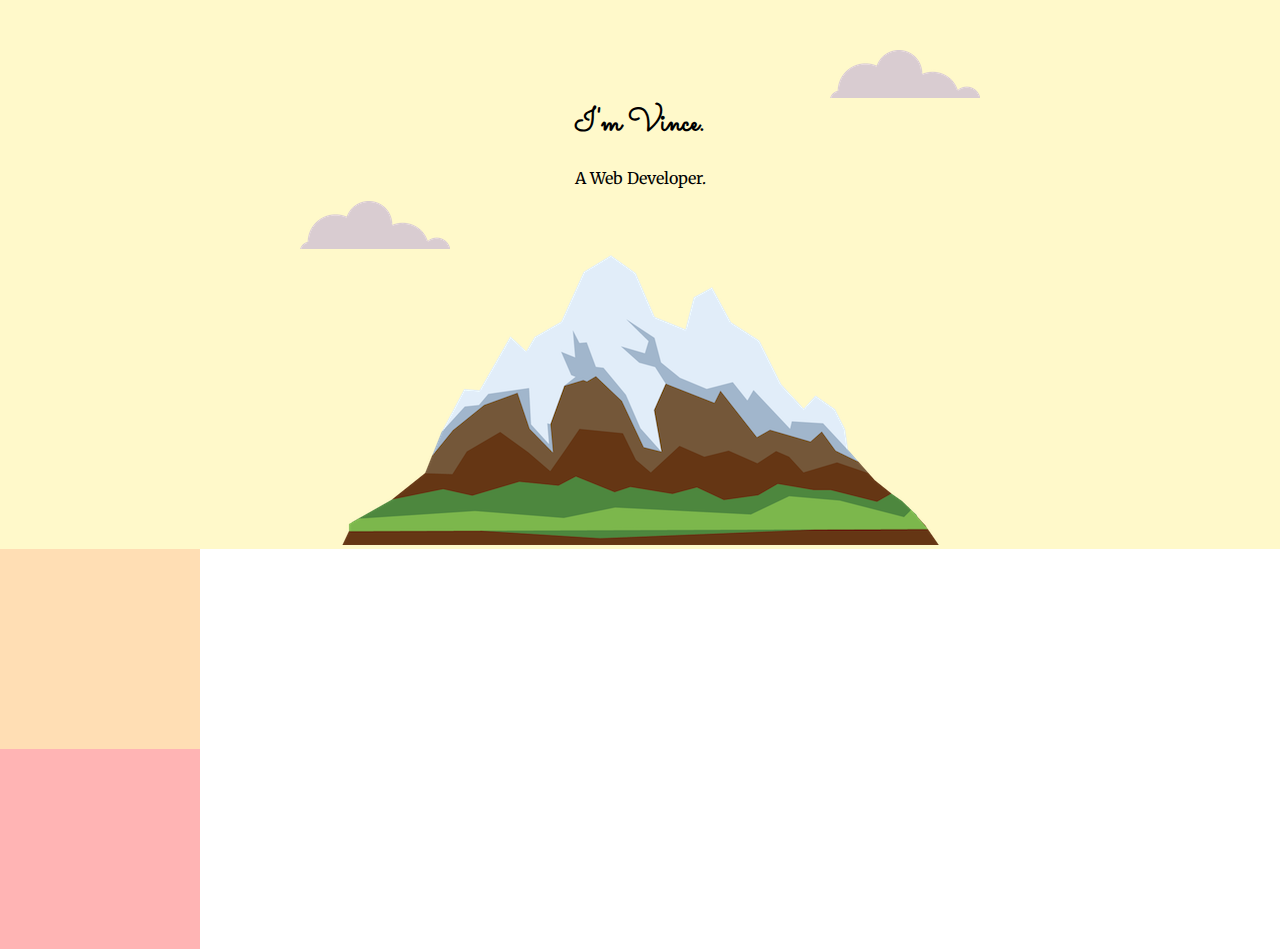
==== CSS - My Site/index.html @ f2219db9 "CSS" ====
<!DOCTYPE html>
<html lang="en" dir="ltr">
  <head>
    <meta charset="utf-8">
    <title>Vince Labutay</title>
    <link rel="stylesheet" href="css/styles.css">
    <link rel="icon" href="favicon2.ico">
    <link rel="preconnect" href="https://fonts.googleapis.com">
    <link rel="preconnect" href="https://fonts.gstatic.com" crossorigin>
    <link href="https://fonts.googleapis.com/css2?family=Merriweather&family=Montserrat&family=Sacramento&display=swap" rel="stylesheet">
  </head>
  <body>
  <div class="top-container">
    <img class="top-cloud" src="images/cloud.png" alt="">
    <h1>I'm Vince.</h1>
    <p>A Web Developer.</p>
    <img class="bottom-cloud" src="images/cloud.png" alt="">
    <img src="images/mountain.png" alt="">
  </div>
  <div class="middle-container">

  </div>
  <div class="bottom-container">

  </div>
  </body>
</html>
---- CSS - My Site/css/styles.css ----
body {
  margin: 0;
  text-align: center;
  font-family: 'Merriweather', serif;
}

h1 {
  margin-top: 0;
  font-family: 'Sacramento', cursive;
}

h2 {
  font-family: 'Montserrat', sans-serif;
}

h3 {
  font-family: 'Montserrat', sans-serif;
}

p {
  margin-bottom: 0;
}

.top-container{
  background-color: #FFF9CA;
  position: relative;
  padding-top: 100px;
}

.middle-container{
  background-color: #FFDEB4;
  height: 200px;
  width: 200px;
}

.bottom-container{
  background-color: #FFB4B4;
  height: 200px;
  width: 200px;
}

.top-cloud {
  position: absolute;
  right: 300px;
  top: 50px;
}

.bottom-cloud {
  position: absolute;
  left: 300px;
  bottom: 300px;

}
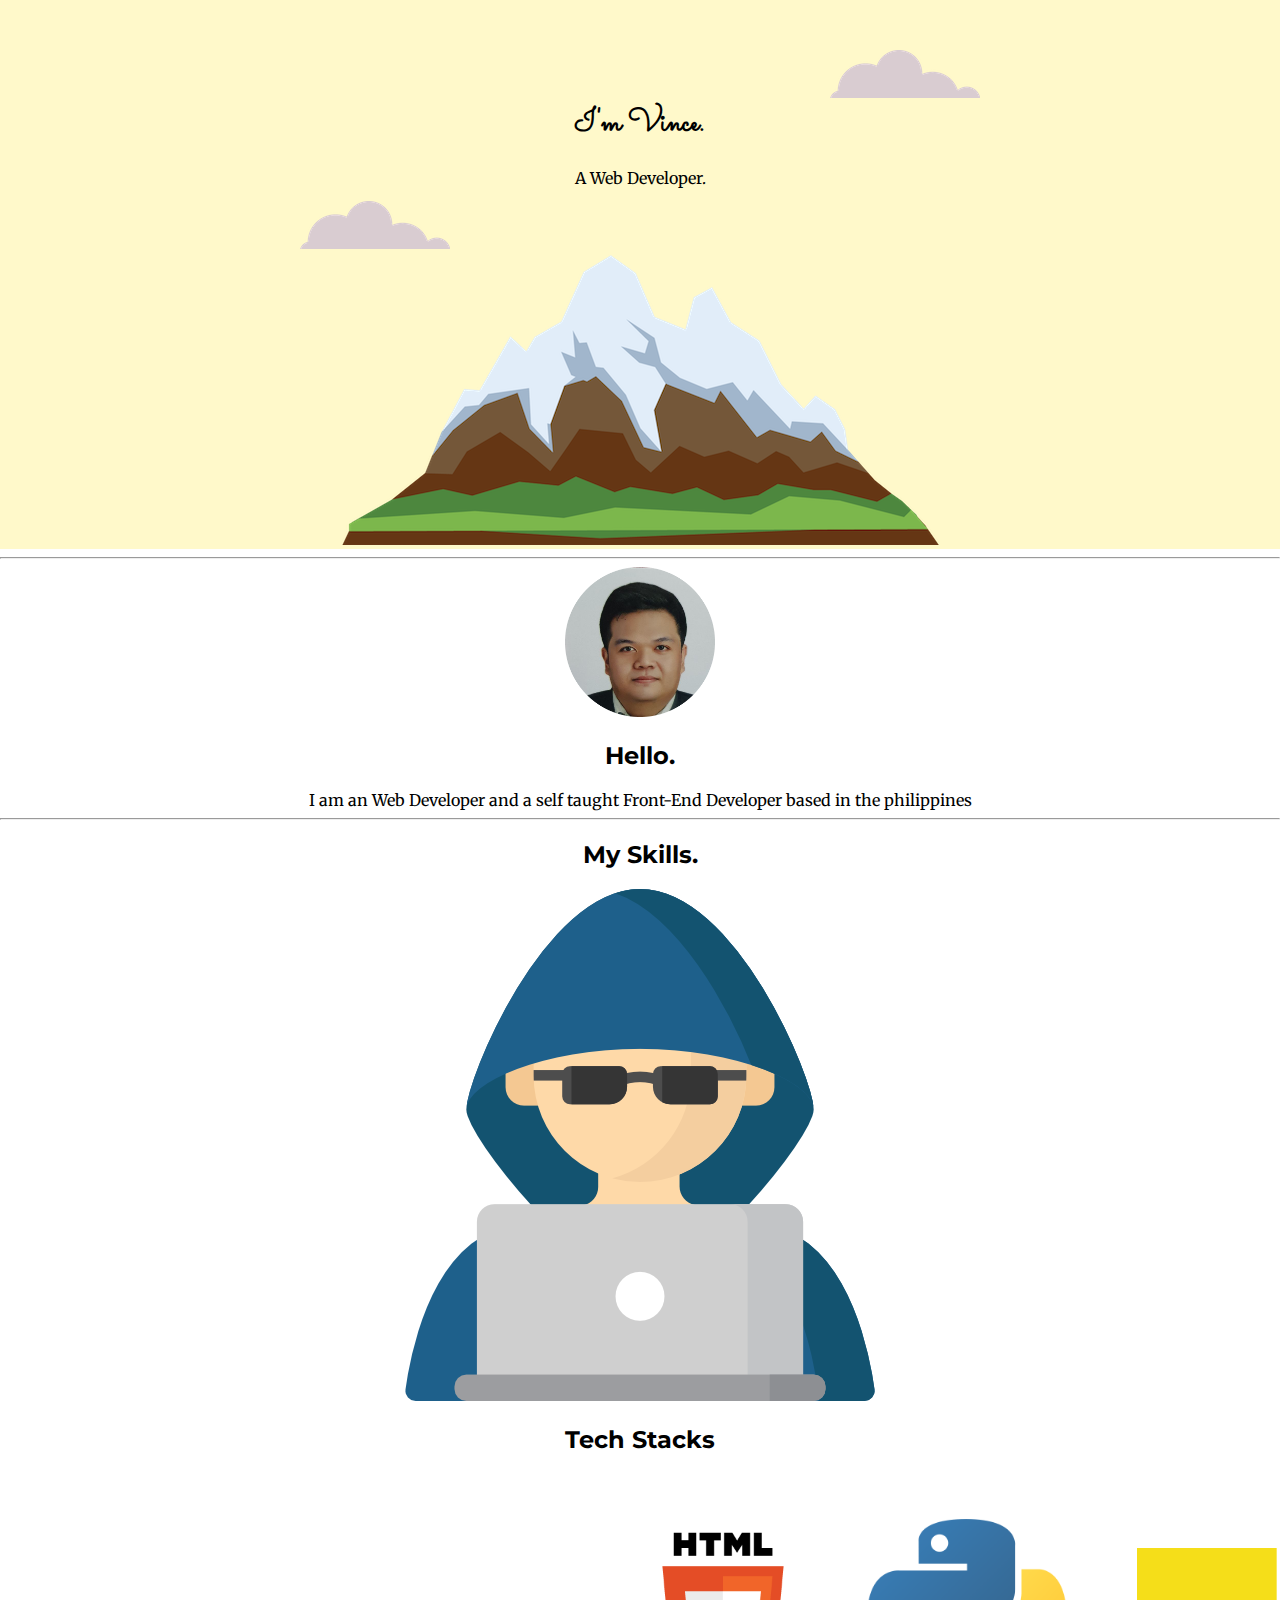
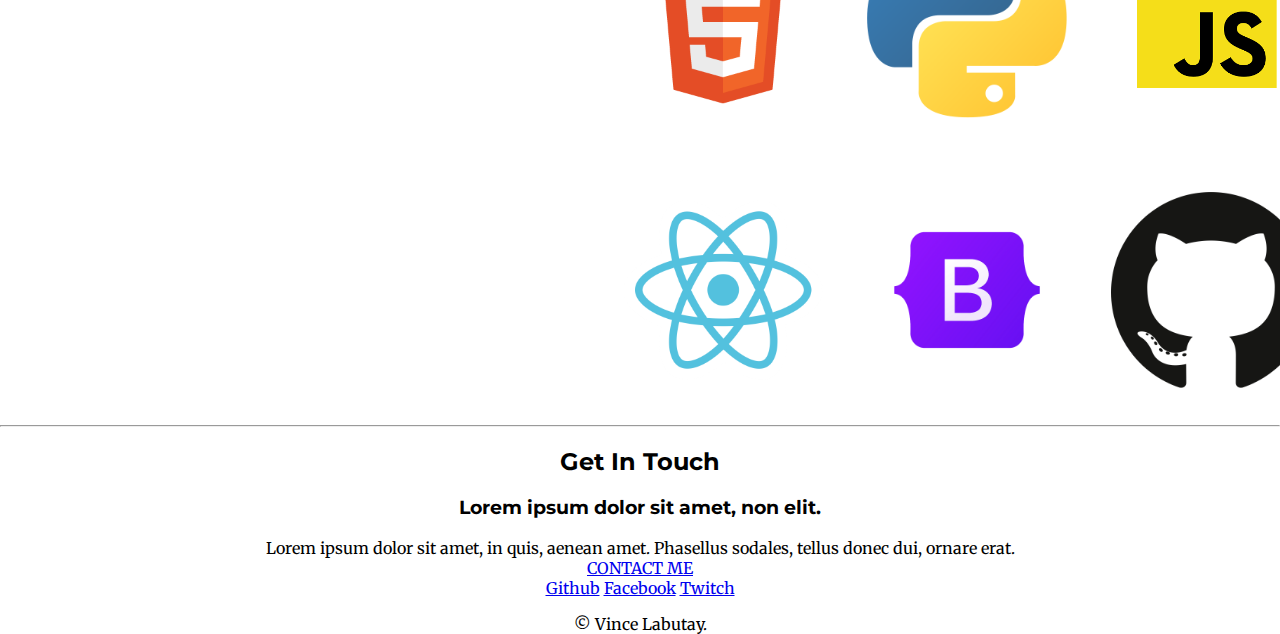
==== commit 26535d99: "css styles" ====
--- a/CSS - My Site/index.html
+++ b/CSS - My Site/index.html
@@ -17,11 +17,71 @@
     <img class="bottom-cloud" src="images/cloud.png" alt="">
     <img src="images/mountain.png" alt="">
   </div>
+    <hr>
   <div class="middle-container">
+    <div class="profile">
+      <img class="pro-pic" src="images/vince1.png" alt="">
+      <h2>Hello.</h2>
+      <p>I am an Web Developer and a self taught Front-End Developer based in the philippines</p>
+    </div>
+    <hr>
+    <div class="skills">
+      <h2>My Skills.</h2>
+      <div class="skill-row">
+        <img class="skills-pic" src="images/hacker.png" alt="">
+        <h3></h3>
+        <p></p>
+      </div>
+      <div class="skill-row">
+        <h2>Tech Stacks</h2>
+        <img class="" src="" alt="">
+        <table>
+          <tr>
+            <td>
+              <img class="stacks" src="images/html5.png" alt="">
+            </td>
+            <td>
+              <img class="stacks" src="images/python.png" alt="">
+            </td>
+            <td>
+              <img class="stacks" src="images/javascript.png" alt="">
+            </td>
+          </tr>
+        </table><br>
 
+        <table>
+          <tr>
+            <td>
+              <img class="stacks" src="images/react.png" alt="">
+            </td>
+            <td>
+              <img class="stacks" src="images/bootstrap.png" alt="">
+            </td>
+            <td>
+              <img class="stacks" src="images/github.png" alt="">
+            </td>
+          </tr>
+        </table>
+
+
+      </div>
+    </div>
+    <hr>
+    <div class="contact-me">
+      <h2>Get In Touch</h2>
+      <h3>Lorem ipsum dolor sit amet, non elit.</h3>
+      <p>Lorem ipsum dolor sit amet, in quis, aenean amet. Phasellus sodales, tellus donec dui, ornare erat.</p>
+      <a class="btn" href="mailto:vincelabutayinbox@gmail.com">CONTACT ME</a>
+    </div>
   </div>
+
+
   <div class="bottom-container">
+    <a class="footer-link" href="https://github.com/vincelabutay">Github</a>
+    <a class="footer-link" href="https://www.facebook.com/vincelabutay/">Facebook</a>
+    <a class="footer-link" href="https://www.twitch.tv/roxxxx_tv">Twitch</a>
+    <p>© Vince Labutay.</p>
+  </div>
 
-  </div>
   </body>
 </html>
--- a/CSS - My Site/css/styles.css
+++ b/CSS - My Site/css/styles.css
@@ -21,23 +21,15 @@
   margin-bottom: 0;
 }
 
+
+
 .top-container{
   background-color: #FFF9CA;
   position: relative;
   padding-top: 100px;
 }
 
-.middle-container{
-  background-color: #FFDEB4;
-  height: 200px;
-  width: 200px;
-}
 
-.bottom-container{
-  background-color: #FFB4B4;
-  height: 200px;
-  width: 200px;
-}
 
 .top-cloud {
   position: absolute;
@@ -51,3 +43,14 @@
   bottom: 300px;
 
 }
+
+.pro-pic {
+  width: 150px;
+}
+
+.stacks {
+  position: relative;
+  left: 600px;
+  width: 200px;
+  padding: 20px;
+}
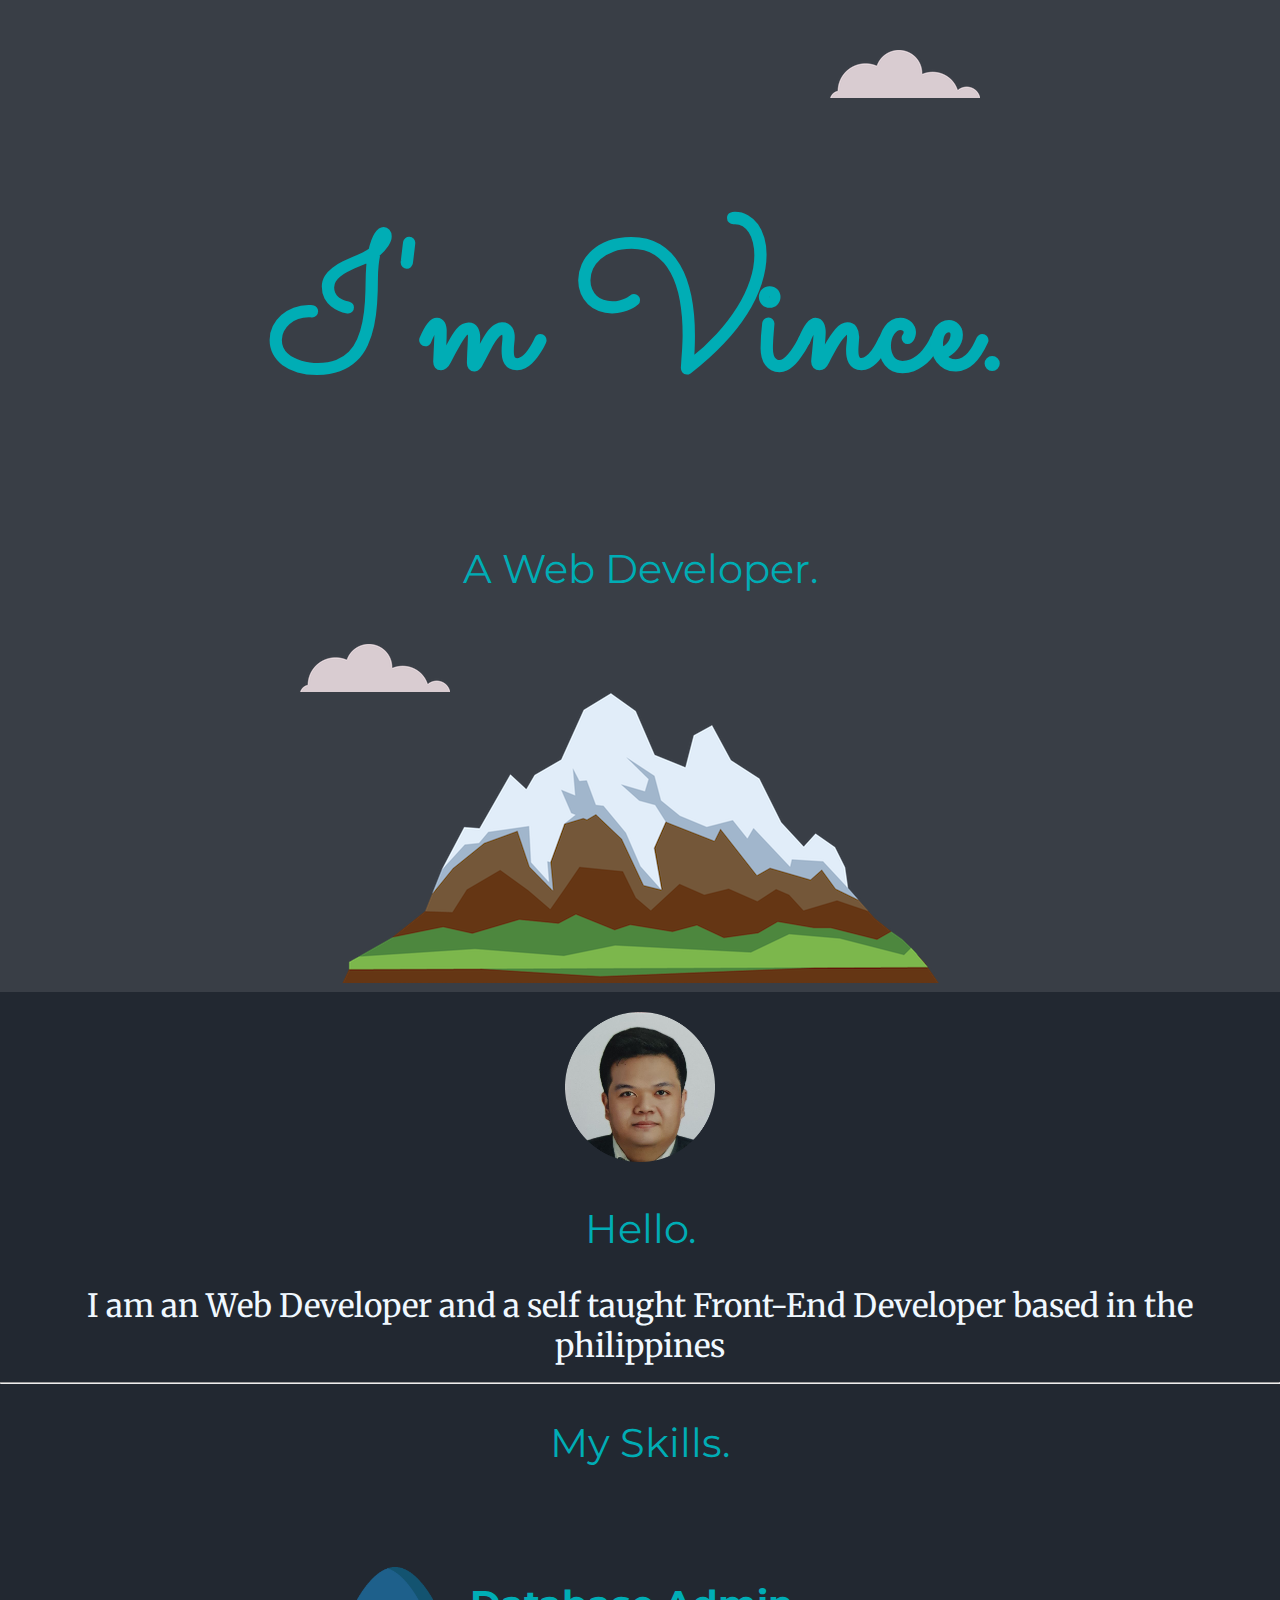
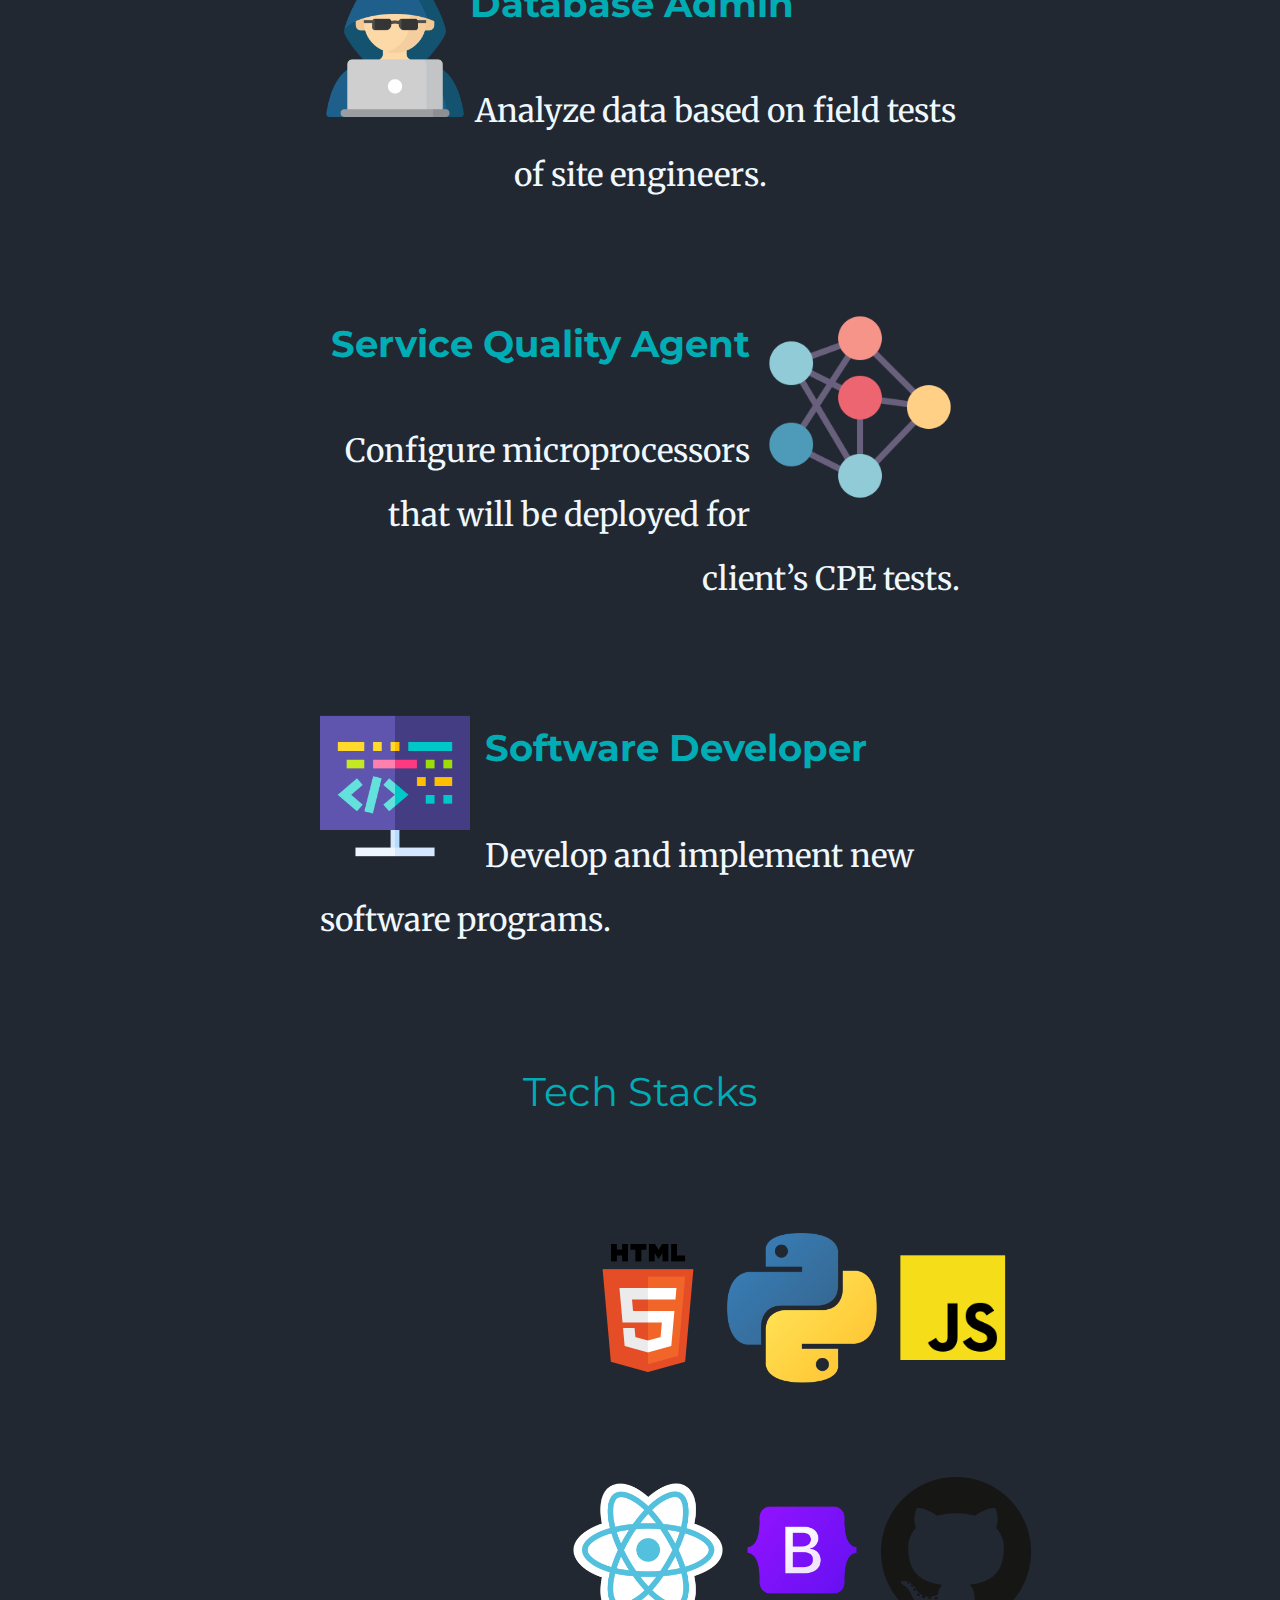
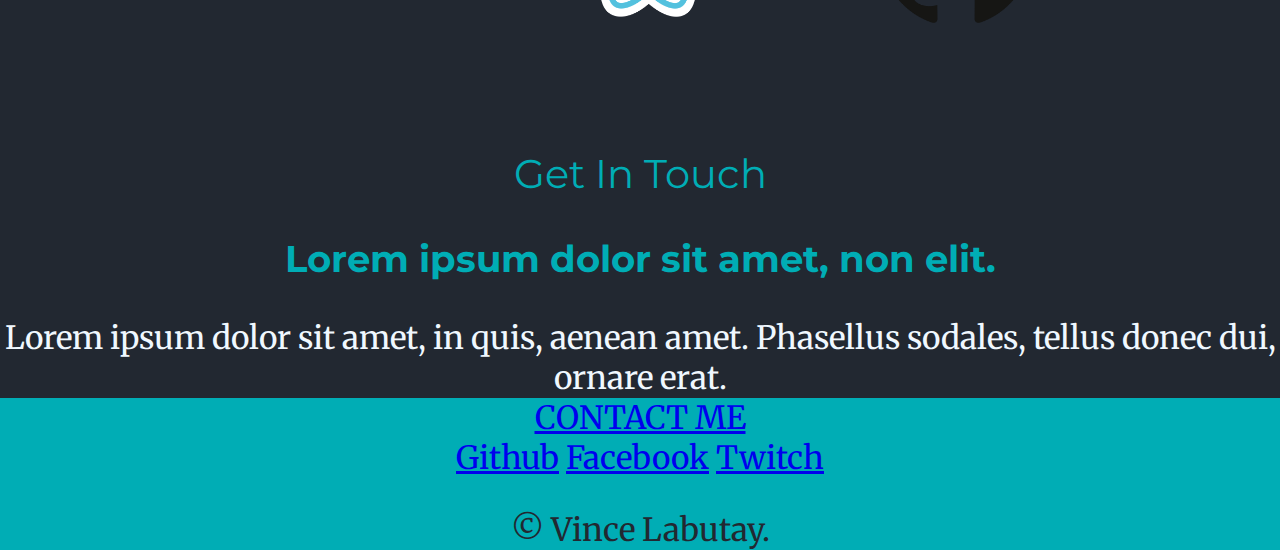
==== commit 64db23fb: "css" ====
--- a/CSS - My Site/index.html
+++ b/CSS - My Site/index.html
@@ -13,11 +13,11 @@
   <div class="top-container">
     <img class="top-cloud" src="images/cloud.png" alt="">
     <h1>I'm Vince.</h1>
-    <p>A Web Developer.</p>
+    <h2>A Web Developer.</h2>
     <img class="bottom-cloud" src="images/cloud.png" alt="">
     <img src="images/mountain.png" alt="">
   </div>
-    <hr>
+
   <div class="middle-container">
     <div class="profile">
       <img class="pro-pic" src="images/vince1.png" alt="">
@@ -29,8 +29,20 @@
       <h2>My Skills.</h2>
       <div class="skill-row">
         <img class="skills-pic" src="images/hacker.png" alt="">
-        <h3></h3>
-        <p></p>
+        <h3 class="database-descript">Database Admin</h3>
+        <p>Analyze data based on field tests of site engineers.</p>
+      </div>
+
+      <div class="skill2-row">
+        <img class="skills2-pic" src="images/neural.png" alt="">
+        <h3 class="sqa-descript">Service Quality Agent</h3>
+        <p class="sqa-p">Configure microprocessors that will be deployed for client’s CPE tests.</p>
+      </div>
+
+      <div class="skill3-row">
+        <img class="skills3-pic" src="images/coding.png" alt="">
+        <h3 class="developer-descript">Software Developer</h3>
+        <p class="dev-p">Develop and implement new software programs.</p>
       </div>
       <div class="skill-row">
         <h2>Tech Stacks</h2>
@@ -66,21 +78,22 @@
 
       </div>
     </div>
-    <hr>
+
     <div class="contact-me">
       <h2>Get In Touch</h2>
       <h3>Lorem ipsum dolor sit amet, non elit.</h3>
       <p>Lorem ipsum dolor sit amet, in quis, aenean amet. Phasellus sodales, tellus donec dui, ornare erat.</p>
-      <a class="btn" href="mailto:vincelabutayinbox@gmail.com">CONTACT ME</a>
+
     </div>
   </div>
 
 
   <div class="bottom-container">
+    <a class="btn" href="mailto:vincelabutayinbox@gmail.com">CONTACT ME</a> <br>
     <a class="footer-link" href="https://github.com/vincelabutay">Github</a>
     <a class="footer-link" href="https://www.facebook.com/vincelabutay/">Facebook</a>
     <a class="footer-link" href="https://www.twitch.tv/roxxxx_tv">Twitch</a>
-    <p>© Vince Labutay.</p>
+    <p class="copyright">© Vince Labutay.</p>
   </div>
 
   </body>
--- a/CSS - My Site/css/styles.css
+++ b/CSS - My Site/css/styles.css
@@ -2,34 +2,64 @@
   margin: 0;
   text-align: center;
   font-family: 'Merriweather', serif;
+  font-size: 2em;
+  background-color: #222831;
 }
 
 h1 {
-  margin-top: 0;
+  margin: 50px auto 0 auto;
   font-family: 'Sacramento', cursive;
+  font-size: 5.635em;
+  color: #00ADB5;
+  line-height: 2
 }
 
 h2 {
   font-family: 'Montserrat', sans-serif;
+  font-size: 2.5rem;
+  color: #00ADB5;
+  font-weight: normal;
 }
 
 h3 {
   font-family: 'Montserrat', sans-serif;
+  color: #00ADB5;
 }
 
 p {
   margin-bottom: 0;
+  color: #F0F8FF;
 }
 
 
 
 .top-container{
-  background-color: #FFF9CA;
+  background-color: #393E46;
   position: relative;
   padding-top: 100px;
 }
 
+.bottom-container {
+  background-color: #00ADB5;
+}
 
+.skill-row {
+  width: 50%;
+  margin: 100px auto 100px auto;
+  line-height: 2;
+}
+
+.skill2-row {
+  width: 50%;
+  margin: 100px auto 100px auto;
+  line-height: 2;
+}
+
+.skill3-row {
+  width: 50%;
+  margin: 100px auto 100px auto;
+  line-height: 2;
+}
 
 .top-cloud {
   position: absolute;
@@ -45,12 +75,50 @@
 }
 
 .pro-pic {
+  margin-top: 20px;
   width: 150px;
+}
+
+.skills-pic {
+  width: 150px;
+  float: left;
+
+}
+
+.skills2-pic {
+  width: 200px;
+  float: right;
+  margin-left: 10px;
+}
+
+.skills3-pic {
+  width: 150px;
+  float: left;
+  margin-right: 15px;
 }
 
 .stacks {
   position: relative;
-  left: 600px;
-  width: 200px;
-  padding: 20px;
+  left: 250px;
+  width: 150px;
 }
+
+.copyright {
+  color: #222831;
+}
+
+.database-descript {
+  text-align: left;
+}
+.sqa-descript {
+  text-align: right;
+}
+.sqa-p {
+  text-align: right;
+}
+.developer-descript {
+  text-align: left
+}
+.dev-p{
+  text-align: left
+}
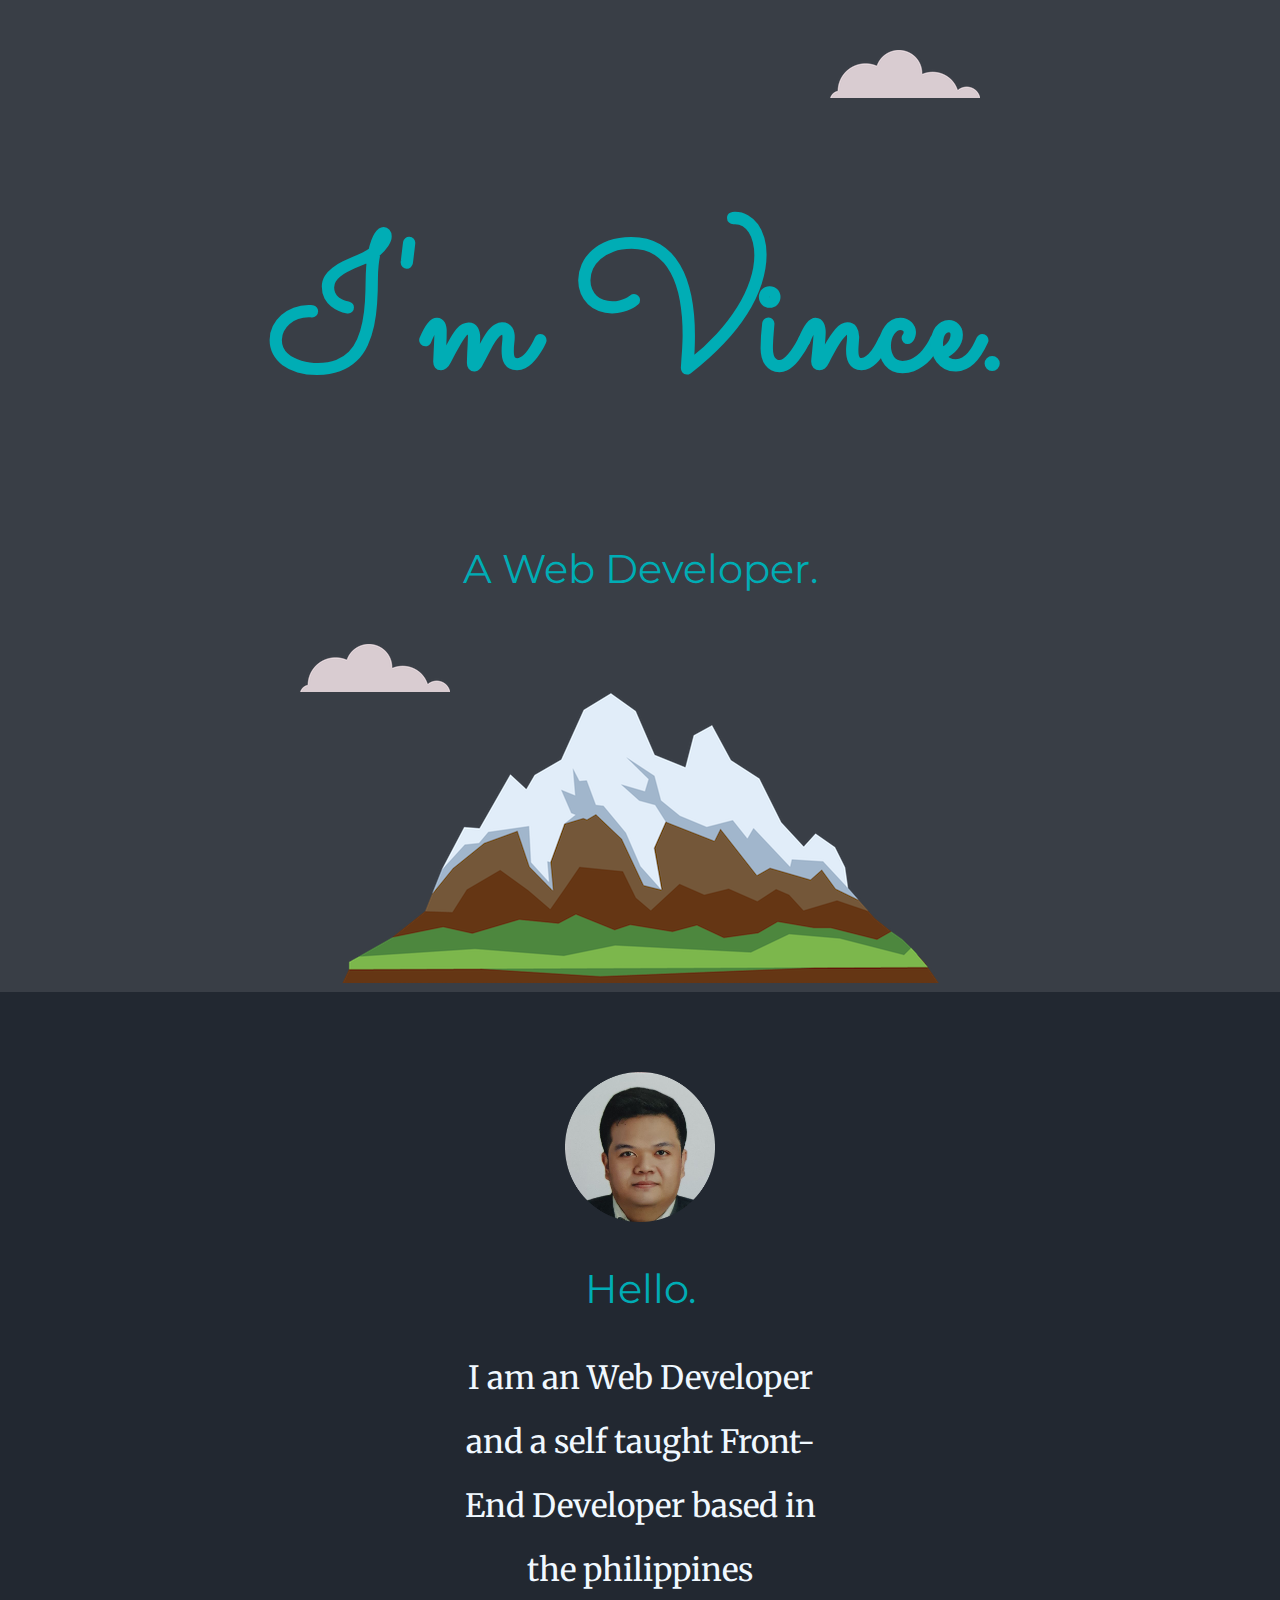
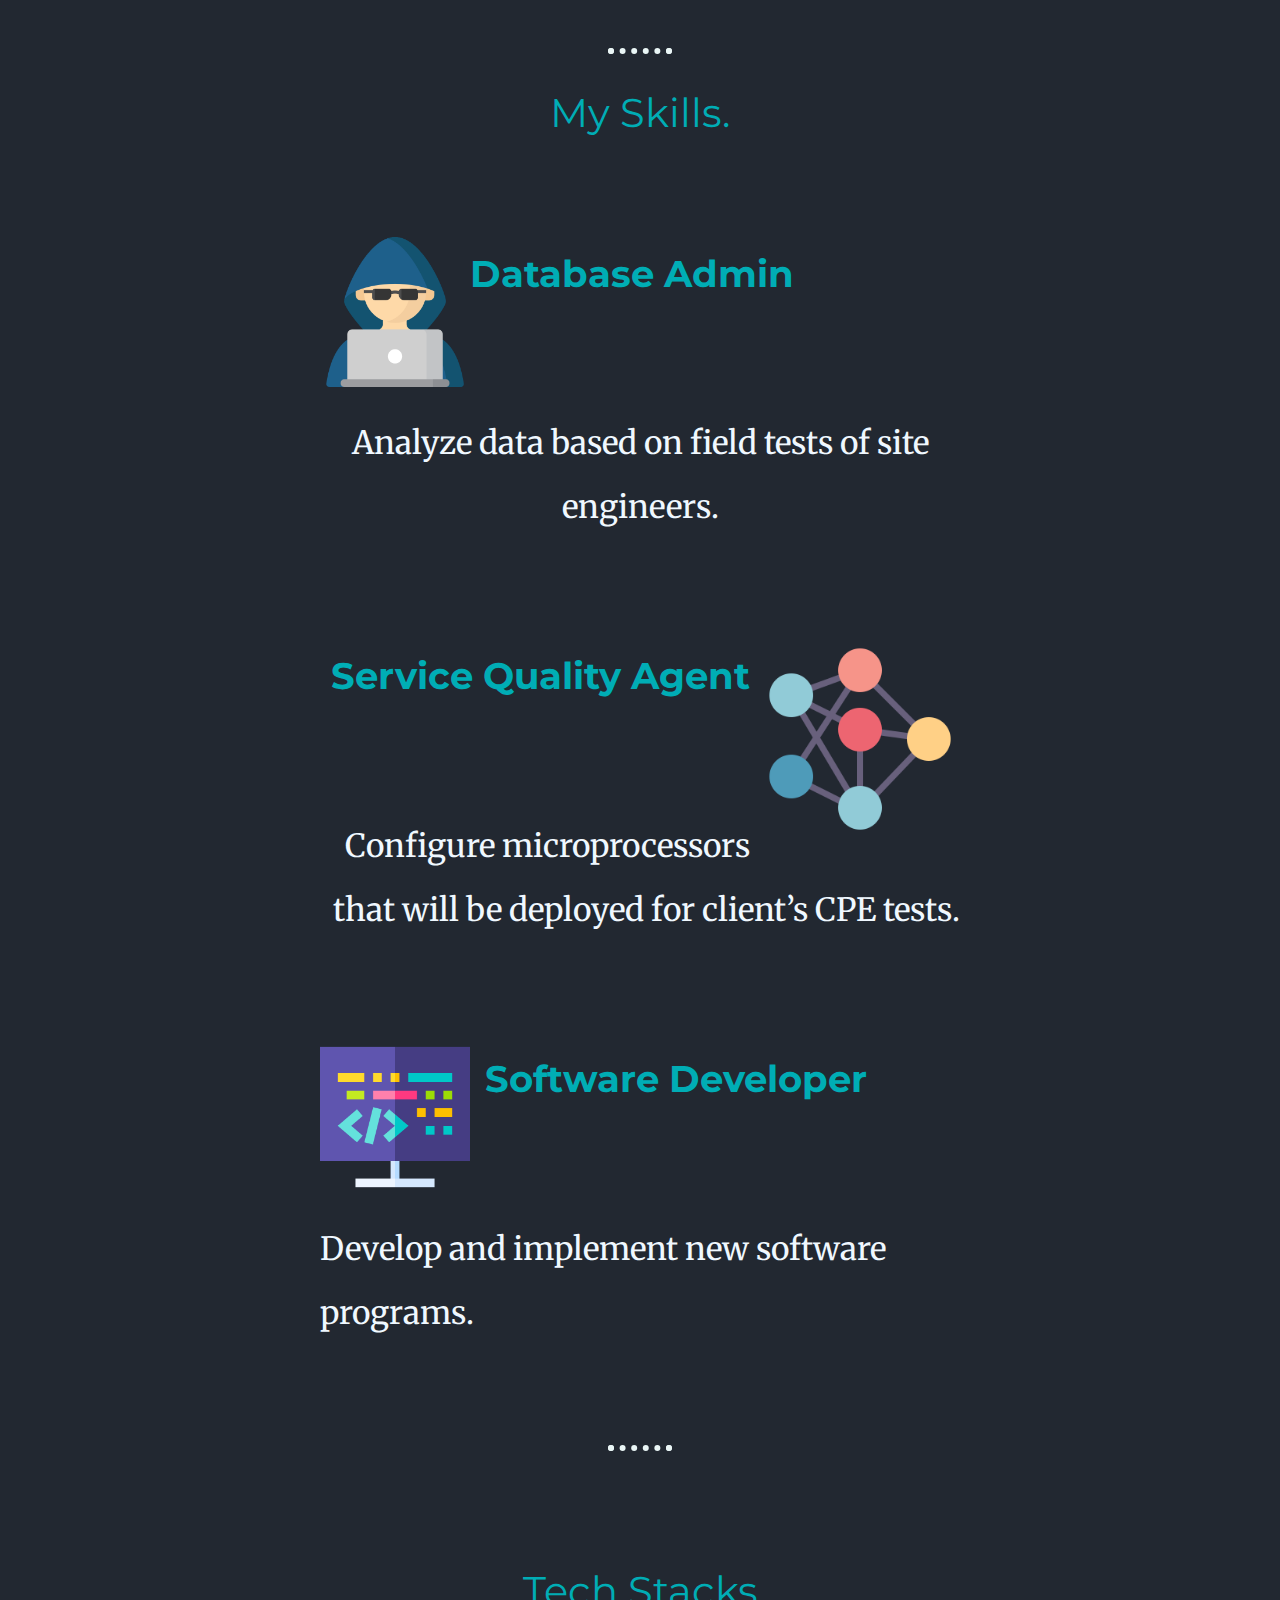
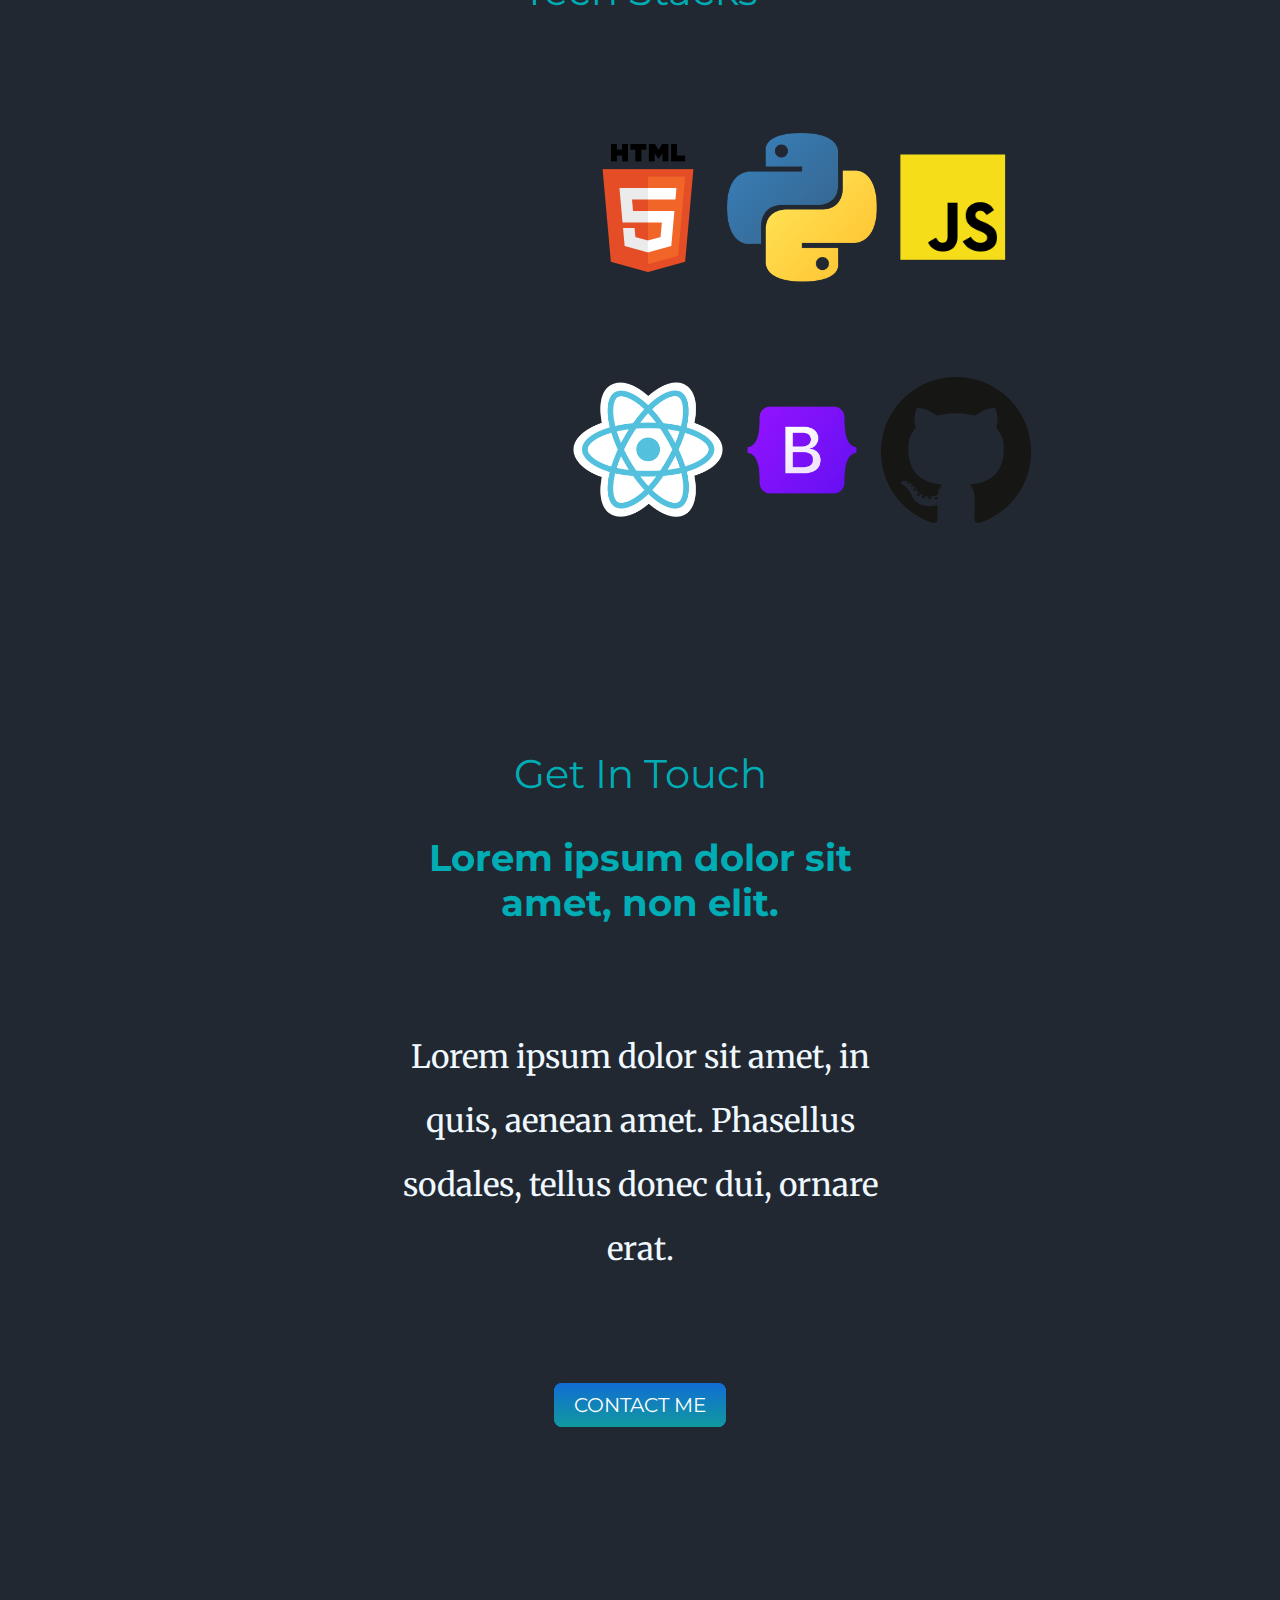
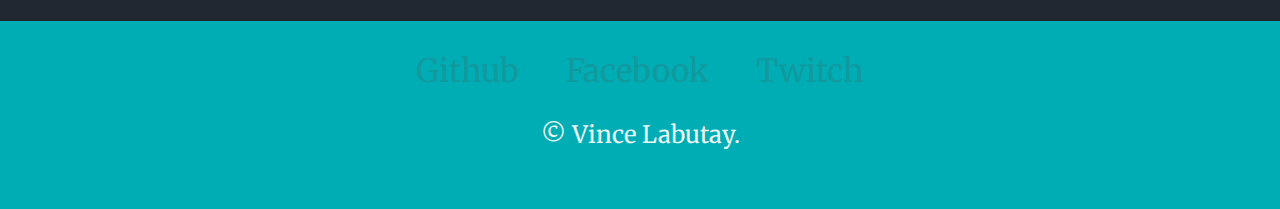
==== commit 6d7558cb: "css done" ====
--- a/CSS - My Site/index.html
+++ b/CSS - My Site/index.html
@@ -22,7 +22,7 @@
     <div class="profile">
       <img class="pro-pic" src="images/vince1.png" alt="">
       <h2>Hello.</h2>
-      <p>I am an Web Developer and a self taught Front-End Developer based in the philippines</p>
+      <p class="intro">I am an Web Developer and a self taught Front-End Developer based in the philippines</p>
     </div>
     <hr>
     <div class="skills">
@@ -44,6 +44,7 @@
         <h3 class="developer-descript">Software Developer</h3>
         <p class="dev-p">Develop and implement new software programs.</p>
       </div>
+      <hr>
       <div class="skill-row">
         <h2>Tech Stacks</h2>
         <img class="" src="" alt="">
@@ -83,13 +84,13 @@
       <h2>Get In Touch</h2>
       <h3>Lorem ipsum dolor sit amet, non elit.</h3>
       <p>Lorem ipsum dolor sit amet, in quis, aenean amet. Phasellus sodales, tellus donec dui, ornare erat.</p>
-
+      <a class="btn" href="mailto:vincelabutayinbox@gmail.com">CONTACT ME</a>
     </div>
   </div>
 
 
   <div class="bottom-container">
-    <a class="btn" href="mailto:vincelabutayinbox@gmail.com">CONTACT ME</a> <br>
+
     <a class="footer-link" href="https://github.com/vincelabutay">Github</a>
     <a class="footer-link" href="https://www.facebook.com/vincelabutay/">Facebook</a>
     <a class="footer-link" href="https://www.twitch.tv/roxxxx_tv">Twitch</a>
--- a/CSS - My Site/css/styles.css
+++ b/CSS - My Site/css/styles.css
@@ -29,8 +29,31 @@
 p {
   margin-bottom: 0;
   color: #F0F8FF;
+  line-height: 2;
+  margin: 100px auto;
+
 }
 
+hr {
+  border: dotted #EAF6F6 6px;
+  border-bottom: none;
+  width: 4%;
+}
+
+html {
+  margin-bottom: 0;
+}
+
+a{
+  color: #11999e;
+  font-family: 'Montserrat' sans-serif;
+  margin: 10px 20px;
+  text-decoration: none;
+}
+
+a:hover {
+  color: #EAF6F6;
+}
 
 
 .top-container{
@@ -39,8 +62,14 @@
   padding-top: 100px;
 }
 
+.middle-container {
+  margin: 60px 0;
+}
+
 .bottom-container {
   background-color: #00ADB5;
+  padding: 30px;
+
 }
 
 .skill-row {
@@ -78,6 +107,13 @@
   margin-top: 20px;
   width: 150px;
 }
+.intro {
+  width: 30%;
+  margin: auto;
+}
+.profile {
+  padding-bottom: 30px;
+}
 
 .skills-pic {
   width: 150px;
@@ -104,7 +140,11 @@
 }
 
 .copyright {
-  color: #222831;
+  color: #EAF6F6;
+  margin: 0 auto;
+  font-size: 0.75em;
+  padding: 20px 0;
+
 }
 
 .database-descript {
@@ -122,3 +162,36 @@
 .dev-p{
   text-align: left
 }
+
+.contact-me {
+  width: 40%;
+  margin: 200px auto;
+}
+
+.btn {
+  background: #116dd4;
+  background-image: -webkit-linear-gradient(top, #116dd4, #11999e);
+  background-image: -moz-linear-gradient(top, #116dd4, #11999e);
+  background-image: -ms-linear-gradient(top, #116dd4, #11999e);
+  background-image: -o-linear-gradient(top, #116dd4, #11999e);
+  background-image: linear-gradient(to bottom, #116dd4, #11999e);
+  -webkit-border-radius: 8;
+  -moz-border-radius: 8;
+  border-radius: 8px;
+  font-family: 'Montserrat', sans-serif;
+  color: #ffffff;
+  font-size: 20px;
+  padding: 10px 20px 10px 20px;
+  text-decoration: none;
+
+}
+
+.btn:hover {
+  background: #30e3cb;
+  background-image: -webkit-linear-gradient(top, #30e3cb, #2bc4ad);
+  background-image: -moz-linear-gradient(top, #30e3cb, #2bc4ad);
+  background-image: -ms-linear-gradient(top, #30e3cb, #2bc4ad);
+  background-image: -o-linear-gradient(top, #30e3cb, #2bc4ad);
+  background-image: linear-gradient(to bottom, #30e3cb, #2bc4ad);
+  text-decoration: none;
+}
